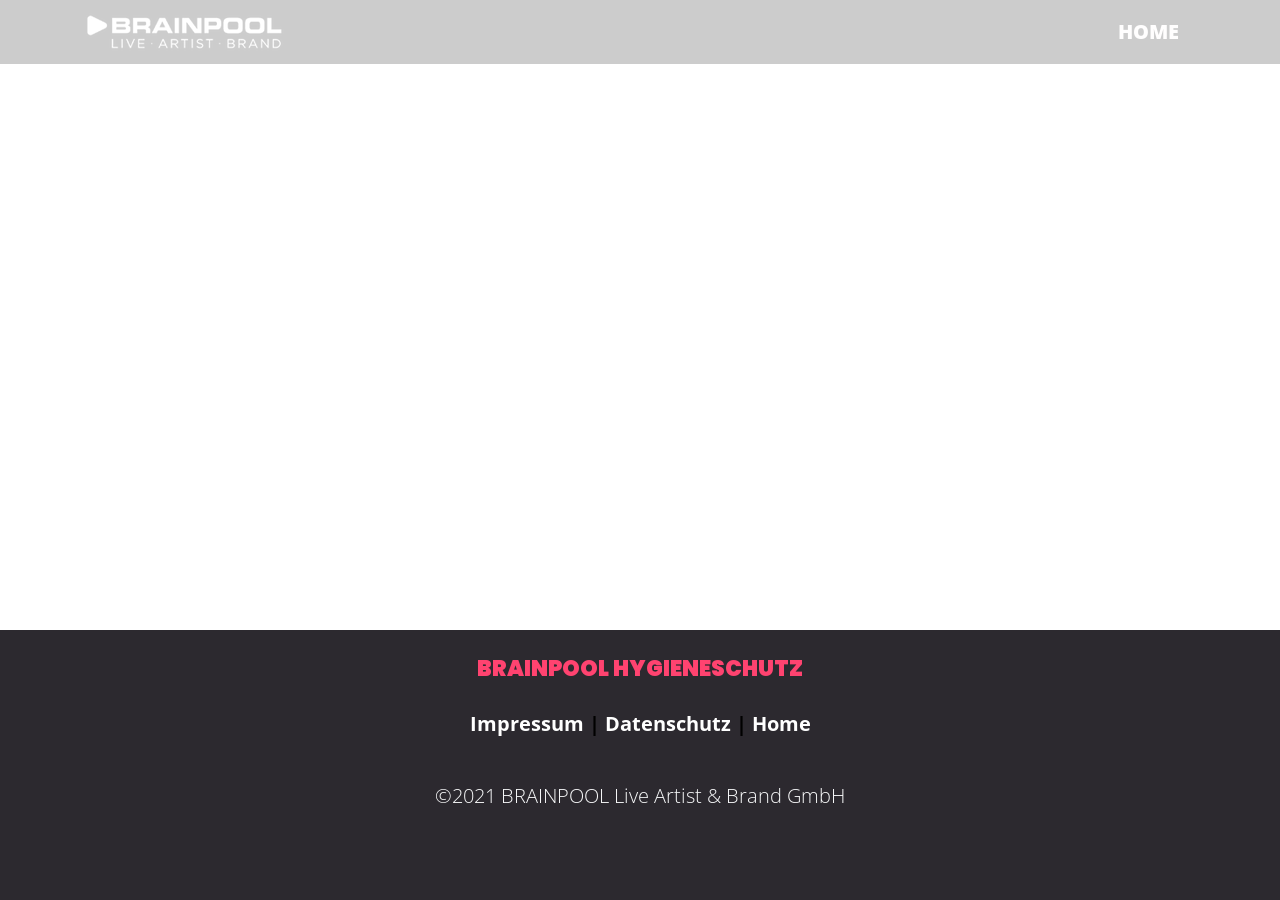
==== datenschutz.html @ f14a6d37 "last" ====
<!doctype html>
<html lang="de">

<head>

	<!-- Required meta tags -->
	<meta charset="utf-8">
	<meta name="viewport" content="width=device-width, initial-scale=1, shrink-to-fit=no">

	<title>Brainpool Hygieneschutz</title>

	<!-- CSS -->
	<link rel="stylesheet" href="https://fonts.googleapis.com/css?family=Open+Sans:300,300i,400,600">
	<link href="https://fonts.googleapis.com/css2?family=Poppins:wght@900&display=swap" rel="stylesheet">
	<link rel="stylesheet" href="https://stackpath.bootstrapcdn.com/bootstrap/4.1.3/css/bootstrap.min.css"
		integrity="sha384-MCw98/SFnGE8fJT3GXwEOngsV7Zt27NXFoaoApmYm81iuXoPkFOJwJ8ERdknLPMO" crossorigin="anonymous">

	<link rel="stylesheet" href="https://use.fontawesome.com/releases/v5.0.6/css/all.css">
	<link rel="stylesheet" href="https://pro.fontawesome.com/releases/v5.13.0/css/all.css">
	<link rel="stylesheet" href="assets/css/animate.css">
	<link rel="stylesheet" href="assets/css/style.css">
	<link rel="stylesheet" href="assets/css/media-queries.css">

	<!-- Favicon and touch icons -->
	<link rel="shortcut icon" href="assets/ico/favicon.png">
	<link rel="apple-touch-icon-precomposed" sizes="144x144" href="assets/ico/apple-touch-icon-144-precomposed.png">
	<link rel="apple-touch-icon-precomposed" sizes="114x114" href="assets/ico/apple-touch-icon-114-precomposed.png">
	<link rel="apple-touch-icon-precomposed" sizes="72x72" href="assets/ico/apple-touch-icon-72-precomposed.png">
	<link rel="apple-touch-icon-precomposed" href="assets/ico/apple-touch-icon-57-precomposed.png">

</head>

<body>

	<!-- Top menu -->
	<nav class="navbar navbar-dark fixed-top navbar-expand-md navbar-no-bg">
		<div class="container">
			<a class="navbar-brand" href="index.html">Navbar w/ text</a>
			<button class="navbar-toggler" type="button" data-toggle="collapse" data-target="#navbarNav"
				aria-controls="navbarNav" aria-expanded="false" aria-label="Toggle navigation">
				<span class="navbar-toggler-icon"></span>
			</button>
			<div class="collapse navbar-collapse" id="navbarNav">
				<ul class="navbar-nav ml-auto">
					<li class="nav-item">
						<a class="nav-link scroll-link" href="index.html">Home</a>
					</li>
					
				</ul>
			</div>
		</div>
	</nav>

</body>

<div class="section-1-container">
    <div class="container">

        <div class="row">
            <div class="col-md-12 section-1-box wow fadeInLeft">
               
            </div>
        </div>
    </div>
</div>
<footer class="imp">
    <div class="container">
        <div class="row ">
            <div class="col-md-12 text-center">



                <h3 class="my-4 text-white"><span class="mx-2">Brainpool Hygieneschutz</span>
                </h3>

            
                <p class="footer-links font-weight-bold">
                    <a class="text-white" href="impressum.html">Impressum</a>
                    |
                    <a class="text-white" href="datenschutz.html">Datenschutz</a>
                    |
                    <a class="text-white" href="index.html">Home</a>
                </p>
                <p class="text-light py-4 mb-4">&copy;2021 BRAINPOOL Live Artist & Brand GmbH</p>

            </div>




        </div>
    </div>
</footer>
</body>
</html>
---- assets/css/style.css ----
body {
    font-family: 'Open Sans', sans-serif;
    font-size: 20px;
    font-weight: 300;
    color: rgb(0, 0, 0);
    line-height: 1.6;
    text-align: left;
    background-color: rgb(255, 255, 255);
}

strong {
    font-weight: 600;
}


h1 {
    font-family: 'Poppins', sans-serif;
    padding-bottom: 20px;
    margin-top: 0px;
    font-size: 60px;
    font-weight: 900;
    text-align: left;
    line-height: 1.3;
    letter-spacing: 2px;
    text-transform: uppercase;
}

h1>span {
    color: rgb(255, 255, 255);
    background-color: #ff4370;
    margin-top: 10px;
}

h2 {
    font-family: 'Poppins', sans-serif;
    margin-top: 10px;
    font-size: 40px;
    font-weight: 900;
    color: rgb(0, 0, 0);
    line-height: 50px;
    text-transform: uppercase;
}

h3 {
    font-family: 'Poppins', sans-serif;
    font-size: 22px;
    font-weight: 900;
    color: rgb(0, 0, 0);
    line-height: 30px;
    text-transform: uppercase;
}

h3>span {
    font-family: 'Poppins', sans-serif;
    font-weight: 900;
    color: #ff4370;
    line-height: 30px;
    text-transform: uppercase;
}



p.description.arten {
font-size: 16px;
 
    margin-bottom: 15px; 
}

.arten{   margin-top: 30px;
    margin-bottom: 15px; }



.sub-head {
    font-size: 25px;
    font-weight: 900;
    color: rgb(255, 255, 255);
    text-align: left;
    text-transform: uppercase;
    background: rgba(0, 0, 0, 0.5);
    line-height: 1.1;
}

img {
    max-width: 100%;
}



.medium-paragraph {
    font-size: 17px;
    line-height: 32px;
}

::-moz-selection {
    background: #ff4370;
    color: #fff;
    text-shadow: none;
}

::selection {
    background: #ff4370;
    color: #fff;
    text-shadow: none;
}


/***** General style, all sections *****/

.section-container {
    margin: 0 auto;
    padding-bottom: 80px;
    background-color: rgb(255, 255, 255);
}

.section-container-gray-bg {
    background-color: #2c292f;
    max-width: 100%;
    height: 100%;

    background-repeat: no-repeat;
}

.section-container-contact {

    display: block;
    overflow: hidden;
    max-width: 100%;
    height: auto;
    background-repeat: no-repeat;
}

.section-container-image-bg,
.section-container-image-bg h2,
.section-container-image-bg h3 {
    color: #fff;
}

.section-container-image-bg .divider-1 span {
    border-color: #fff;
}

.section-description {
    margin-top: 60px;
    padding-bottom: 10px;
}

.section-description p {
    margin-top: 20px;
    padding: 0 120px;
    font-size: 25px;
}

.section-container-image-bg .section-description p {
    opacity: 0.8;
}

.section-bottom-button {
    padding-top: 60px;
}


/***** Divider *****/

.divider-1 span {
    display: inline-block;
    width: 200px;
    border-bottom: 1px dotted #aaa;
}


/***** Top menu *****/

.navbar {
    background: #2c292f;
    -o-transition: all .6s;
    -moz-transition: all .6s;
    -webkit-transition: all .6s;
    -ms-transition: all .6s;
    transition: all .6s;
    backface-visibility: hidden;
}

.navbar.navbar-no-bg {
    background: #2c292f;
    background: rgba(0, 0, 0, 0.2);
}

.navbar-dark .navbar-nav {
    font-size: 20px;
    color: #fff;
    text-transform: uppercase;
    font-weight: 900;
}

.navbar-dark .navbar-nav .nav-link {
    color: #fff;
    color: rgba(255, 254, 254);

}

.navbar-dark .navbar-nav .nav-link:hover {
    color: #ff4370;
}

.navbar-dark .navbar-nav .nav-link:focus {
    color: #fff;
    outline: 0;
}

.navbar-expand-md .navbar-nav .nav-link {
    padding-left: 1rem;
    padding-right: 1rem;
}

.navbar-brand {
    width: 200px;
    background: url(../img/lab.png) left no-repeat;
    border: 0;
    text-indent: -99999px;
}


/***** Impresssum *****/

.impressum{top: 120px;
height: 100%;
position: relative;}


/***** Top content *****/

.inner-bg {
    padding: 280px 0;
}

.top-content .text {
    color: #fff;
}

.top-content .text h1 {
    margin-top: 25px;
    color: #fff;
}

.top-content .description {
    margin: 30px 0 10px 0;
}

.top-content .description p {
    opacity: 0.8;
}

.top-content .backstretch {
    color: #444;
}

/***** Section 1 *****/

.section-2-box {
    padding-top: 50px;
    padding-bottom: 30px;
    text-align: left;
}



.section-2-box h3 {
    margin-top: 0;
    padding: 0 0 10px 0;
}

.imgs {
    background: url(../img/backgrounds/1.jpg);
    color: #000;
}

/***** Section 2 *****/

.section-1-container {
    width: 100%;
    height: 100%;
}

.section-1-box {
    padding-top: 30px;
    padding-bottom: 30px;
    text-align: left;
}

.section-1-box h3 {
    margin-top: 0;
}

.section-1-box-text .medium-paragraph {
    margin-top: 20px;
    margin-bottom: 20px;
}


/***** Section 3 *****/

.section-3-box {
    padding-left: 0%;
    padding-right: 0%;
    padding-top: 50px;
    padding-bottom: 60px;
}

.fa p {
    background-color: #203647;
    border-radius: 10px 20px;
    padding: 5px;

    margin: 5px;
    color: rgb(253, 253, 253);
    opacity: 0.5;
}

.section-3-container ul {
    padding-top: 30px;
    padding-bottom: 0px;
}

.section-3-container p {
    margin-top: 10px;
    margin-bottom: 10px;
}

.section-3-container h3 {
    margin-top: 50px;
    margin-bottom: 15px;
    text-align: center;
}

.section-4-container {
    display: block;
    max-height: 50%;
    overflow: hidden;
    padding: 0%;
}

.section-4-box {
    padding-top: 30px;
}

.section-4-container .backstretch {

    max-height: 100%;
    padding: 0px;
}

.section-team {
    padding: 10px;
}




/*****Leistungen****/

a:hover,
a:focus {
    text-decoration: none;
    outline: none;
}


.tab .nav-tabs {
    background-color: transparent;
    border: none;
}

.tab .nav-tabs .nav-item a {
    color: rgb(255, 255, 255);
    background: transparent;
    font-size: 25px;
    font-weight: 800;
    letter-spacing: 1px;
    text-align: center;
    text-transform: uppercase;
    padding: 10px 12px 5px;
    margin: 0 0 1px 0;
    border: none;
    border-radius: 0;
    overflow: hidden;
    position: relative;
    z-index: 1;
    transition: all 0.3s ease 0s;
}

.tab .nav-tabs .nav-item a:last-child a {
    margin-right: 0;
}

.tab .nav-tabs .nav-item a:hover,
.tab .nav-tabs .nav-item.active a {
    color: #222;
    background: transparent;
    border: none;
}

.tab .nav-tabs .nav-item.active a {
    color: #fff;
}

.tab .nav-tabs .nav-item a:before {
    content: "";
    background: rgb(255, 255, 255);
    height: 100%;
    width: 100%;
    transform: perspective(400px) rotateX(75deg);
    transform-origin: bottom center;
    position: absolute;
    top: 0;
    left: 0;
    z-index: -1;
    transition: all 0.5s ease 0s;
}

.tab .nav-tabs li.nav-item a.nav-link.active:before,
.tab .nav-tabs li.nav-item a.nav-link:hover:before {
    background: linear-gradient(#ff4370, #ff4370);
    border-radius: 5x 5px 0 0;
    transform: perspective(500px) rotateX(0);
}

.tab .tab-content {
    color: #fff;
    background: #333;
    font-size: 16px;
    letter-spacing: 1px;
    line-height: 23px;
    padding: 20px;
    border-radius: 0 0 20px 20px;
    box-shadow: 0 0 20px -5px rgba(0, 0, 0, 0.5);
}

.tab .tab-content h3 {
    color: #fff;
    font-size: 24px;
    font-weight: 700;
    text-transform: uppercase;
    letter-spacing: 1px;
    margin: 0 0 7px 0;
}

@media only screen and (max-width: 479px) {
    .tab .nav-tabs {
        background-color: #333;
        border-radius: 21px 21px 0 0;
    }

    .tab .nav-tabs li {
        width: 100%;
    }

    .tab .nav-tabs li a {
        color: #fff;
    }

    .tab .tab-content h3 {
        font-size: 18px;
    }
}


.section-2-box .card {
    margin-top: 40px;
    margin-bottom: 40px;
    text-align: left;
    line-height: 1.3;
    background: linear-gradient(180deg, rgb(255, 67, 112) 60%, rgba(44, 41, 47, 1) 100%);

    transition: 0.3s;

}


.section-2-box .card-header {
    background-color: #2c292f;
    border: none;
    padding: 0px;

}

.section-2-box .card-body {
    padding-top: 20x;
    padding-left: 0px;
    padding-right: 0%;
    margin: 0px;
    font-weight: 600;
    color: #fff;

    min-height: 500px;

}

.section-2-box .card-title {
    padding-left: 15px;
    font-size: 35px;
}






/*****Kontaktformular****/

.form-box {
    padding-top: 40px;
    padding-bottom: 40px;
}

.form-top {
    overflow: hidden;
    padding: 0 25px 15px 25px;
    background: #444;
    background: rgba(0, 0, 0, 0.35);
    -moz-border-radius: 4px 4px 0 0;
    -webkit-border-radius: 4px 4px 0 0;
    border-radius: 4px 4px 0 0;
    text-align: left;
}

.form-top-left {
    float: left;
    width: 75%;
    padding-top: 25px;
}

.form-top-left h3 {
    margin-top: 0;
    color: #fff;
}

.form-top-left p {
    opacity: 0.8;
    color: #fff;
}

.form-top-right {
    float: left;
    width: 25%;
    padding-top: 5px;
    font-size: 66px;
    color: #fff;
    line-height: 100px;
    text-align: right;
    opacity: 0.3;
}

.form-bottom {
    padding: 25px 25px 30px 25px;
    background: #444;
    background: rgba(0, 0, 0, 0.3);
    -moz-border-radius: 0 0 4px 4px;
    -webkit-border-radius: 0 0 4px 4px;
    border-radius: 0 0 4px 4px;
    text-align: left;
}

.form-bottom form textarea {
    height: 100px;
}

.form-bottom form .input-error {
    border-color: #19b9e7;
}

.form-bottom p {
    opacity: 0.8;
    color: #fff;
}

input[type="text"],
textarea,
textarea.form-control {
    height: 50px;
    margin: 0;
    padding: 0 20px;
    vertical-align: middle;
    background: #fff;
    border: 3px solid #fff;
    font-family: 'Roboto', sans-serif;
    font-size: 16px;
    font-weight: 300;
    line-height: 50px;
    color: #888;
    -moz-border-radius: 4px;
    -webkit-border-radius: 4px;
    border-radius: 4px;
    -moz-box-shadow: none;
    -webkit-box-shadow: none;
    box-shadow: none;
    -o-transition: all .3s;
    -moz-transition: all .3s;
    -webkit-transition: all .3s;
    -ms-transition: all .3s;
    transition: all .3s;
}

textarea,
textarea.form-control {
    padding-top: 10px;
    padding-bottom: 10px;
    line-height: 30px;
}

input[type="text"]:focus,
textarea:focus,
textarea.form-control:focus {
    outline: 0;
    background: #fff;
    border: 3px solid #fff;
    -moz-box-shadow: none;
    -webkit-box-shadow: none;
    box-shadow: none;
}

input[type="text"]:-moz-placeholder,
textarea:-moz-placeholder,
textarea.form-control:-moz-placeholder {
    color: #888;
}

input[type="text"]:-ms-input-placeholder,
textarea:-ms-input-placeholder,
textarea.form-control:-ms-input-placeholder {
    color: #888;
}

input[type="text"]::-webkit-input-placeholder,
textarea::-webkit-input-placeholder,
textarea.form-control::-webkit-input-placeholder {
    color: #888;
}



button.contact-btn {
    height: 50px;
    margin: 0;
    padding: 0 20px;
    vertical-align: middle;
    background: #19b9e7;
    border: 0;
    font-family: 'Roboto', sans-serif;
    font-size: 16px;
    font-weight: 300;
    line-height: 50px;
    color: #fff;
    -moz-border-radius: 4px;
    -webkit-border-radius: 4px;
    border-radius: 4px;
    text-shadow: none;
    -moz-box-shadow: none;
    -webkit-box-shadow: none;
    box-shadow: none;
    -o-transition: all .3s;
    -moz-transition: all .3s;
    -webkit-transition: all .3s;
    -ms-transition: all .3s;
    transition: all .3s;
}

button.contact-btn:hover {
    opacity: 0.6;
    color: #fff;
}

button.contact-btn:active {
    outline: 0;
    opacity: 0.6;
    color: #fff;
    -moz-box-shadow: none;
    -webkit-box-shadow: none;
    box-shadow: none;
}

button.contact-btn:focus {
    outline: 0;
    opacity: 0.6;
    background: #19b9e7;
    color: #fff;
}

button.contact-btn:active:focus,
button.contact-btn.active:focus {
    outline: 0;
    opacity: 0.6;
    background: #19b9e7;
    color: #fff;
}


.container-addresse .form-box {
    background-color: #2c292f;
    max-width: 100%;
    height: 100%;
    background-repeat: no-repeat;
}

/****** backtotop ******/
#button {
    display: inline-block;
    background-color: #FF4370;
    width: 50px;
    height: 50px;
    text-align: center;
    border-radius: 4px;
    position: fixed;
    bottom: 30px;
    right: 30px;
    transition: background-color .3s, 
      opacity .5s, visibility .5s;
    opacity: 0;
    visibility: hidden;
    z-index: 1000;
  }
  #button::after {
    content: "\f077";
    font-family: "Font Awesome 5 Free";
    font-weight: 900;
    font-style: normal;
    font-size: 2em;
    line-height: 50px;
    color: #fff;
  }
  #button:hover {
    cursor: pointer;
    background-color: #333;
  }
  #button:active {
    background-color: #555;
  }
  #button.show {
    opacity: 1;
    visibility: visible;
  }
  
  /* Styles for the content section */
  
  .content {
    width: 77%;
    margin: 50px auto;
    font-family: 'Merriweather', serif;
    font-size: 17px;
    color: #6c767a;
    line-height: 1.9;
  }
  @media (min-width: 500px) {
    .content {
      width: 43%;
    }
    #button {
      margin: 30px;
    }
  }
/***** Footer *****/

.icon-banijay {
    height: 33px;
    width: 105px;
    background-image: url('../ico/banijay.png');
    background-position: 0 -335px;
    background-repeat: no-repeat;
}

footer {

    bottom: 0;
    position: relative;
    width: 100%;
    height: auto;
    padding-bottom: 40px;
    text-align: center;
}

footer.imp {background-color: #2c292f;
    bottom: 0;
    position: absolute;
    width: 100%;
    height: auto;
    padding-bottom: 40px;
    text-align: center;}

/*****Service Box****/

.serviceBox {
    color: rgb(211, 211, 211);

    text-align: center;
    padding: 25px 25px 55px;
    position: relative;
    z-index: 1;
}

.serviceBox:before {
    box-shadow: rgba(0, 0, 0, 0.3) 0px 19px 38px, rgba(0, 0, 0, 0.22) 0px 15px 12px;
}

.serviceBox:before,
.serviceBox:after {
    content: '';
    background: #ff4370;

    opacity: 0.9;
    border-radius: 20px;
    position: absolute;
    left: 10px;
    right: 0;
    top: 15px;
    bottom: 0;
    z-index: -1;
}


.serviceBox:after {

    background-image: url(/assets/img/backgrounds/hygiene3.jpg);
    opacity: 1;
    left: 0;
    right: 10px;
    top: 0;
    bottom: 15px;
    clip-path: polygon(30% 0, 100% 0, 100% 85%, 75% 100%, 0 100%, 0 20%);
}

.serviceBox .service-icon {
    color: #ffffff;
    font-size: 35px;
    text-shadow: 4px 4px rgba(0, 0, 0, 0.1);
    margin: 0 0 10px;
}

.serviceBox .title {
    color: #ffffff;
    font-size: 25px;
    font-weight: 400;
    text-transform: uppercase;
    margin: 0 0 10px;
}

.serviceBox .title span {
    font-weight: 700;
}

.serviceBox .description {
    color: rgb(255, 255, 255);


    font-size: 18px;
    line-height: 1.3;
    
    text-align: left;
    margin: 0;
}

@media only screen and (max-width:990px) {
    .serviceBox {
        margin: 0 0 30px;
    }
}


.modal-dialog,
.modal-content {
    /* 80% of window height */
    height: 80%;
    width: 100%;
}

.modal-body {
    /* 100% = dialog height, 120px = header + footer */
    max-height: calc(100% - 120px);
    overflow-y: scroll;
}
---- assets/css/media-queries.css ----
@media (min-width: 992px) and (max-width: 1199px) {

	.section-1-box .section-1-box-icon { width: 60px; height: 60px; font-size: 32px; line-height: 60px; }
	
}

@media (min-width: 768px) and (max-width: 991px) {
	
	.navbar-expand-md .navbar-nav .nav-link { padding-left: 0.6rem; padding-right: 0.6rem; }
	
	.inner-bg { padding: 180px 0; }

	.section-description p { padding: 0; }
	
	.section-1-box .section-1-box-icon { width: 50px; height: 50px; font-size: 26px; line-height: 50px; }
	
	.section-3-box .section-3-box-icon { width: 50px; height: 50px; font-size: 26px; line-height: 50px; }

}

@media (max-width: 767px) {
	
	.navbar.navbar-no-bg { background: #444; }
	.navbar-dark .navbar-toggler { border-color: #444; }
	.navbar-dark .navbar-toggler:focus { background: #333; outline: 0; }
	.navbar-expand-md .navbar-nav .nav-link { padding-top: 0.3rem; padding-bottom: 0.3rem; }
	.navbar-brand {
    	background-image: url(../img/logoes2.png) !important; background-repeat: no-repeat !important; background-size: 38px 30px !important;
	}

	.inner-bg { padding: 100px 0 80px 0; }
	
	.section-description p { padding: 0; }
	
	.section-1-container { padding-bottom: 60px; }
	.section-1-box { text-align: left; }
	.section-1-box h3 { margin-top: 20px; padding-top: 10px; }
	
	.section-3-box { text-align: left; }
	.section-3-box h3 { margin-top: 20px; padding-top: 10px; }
	
}

@media (max-width: 415px) {
	
	h1, h2 { font-size: 28px; }
	.section-2-box .card-title { font-size: 28px;}
	.tab .nav-tabs .nav-item a { font-size: 20px;
	padding-bottom: 15px;}
	body{font-size: 17px;}
	.sub-head {font-size: 18px;
	line-height: 1.4;}
	.card img { display: none;}
	.navbar-brand {
    	background-image: url(../img/logoes2.png) !important; background-repeat: no-repeat !important; background-size: 38px 30px !important;
	}
	

}


/* Retina-ize images/icons */
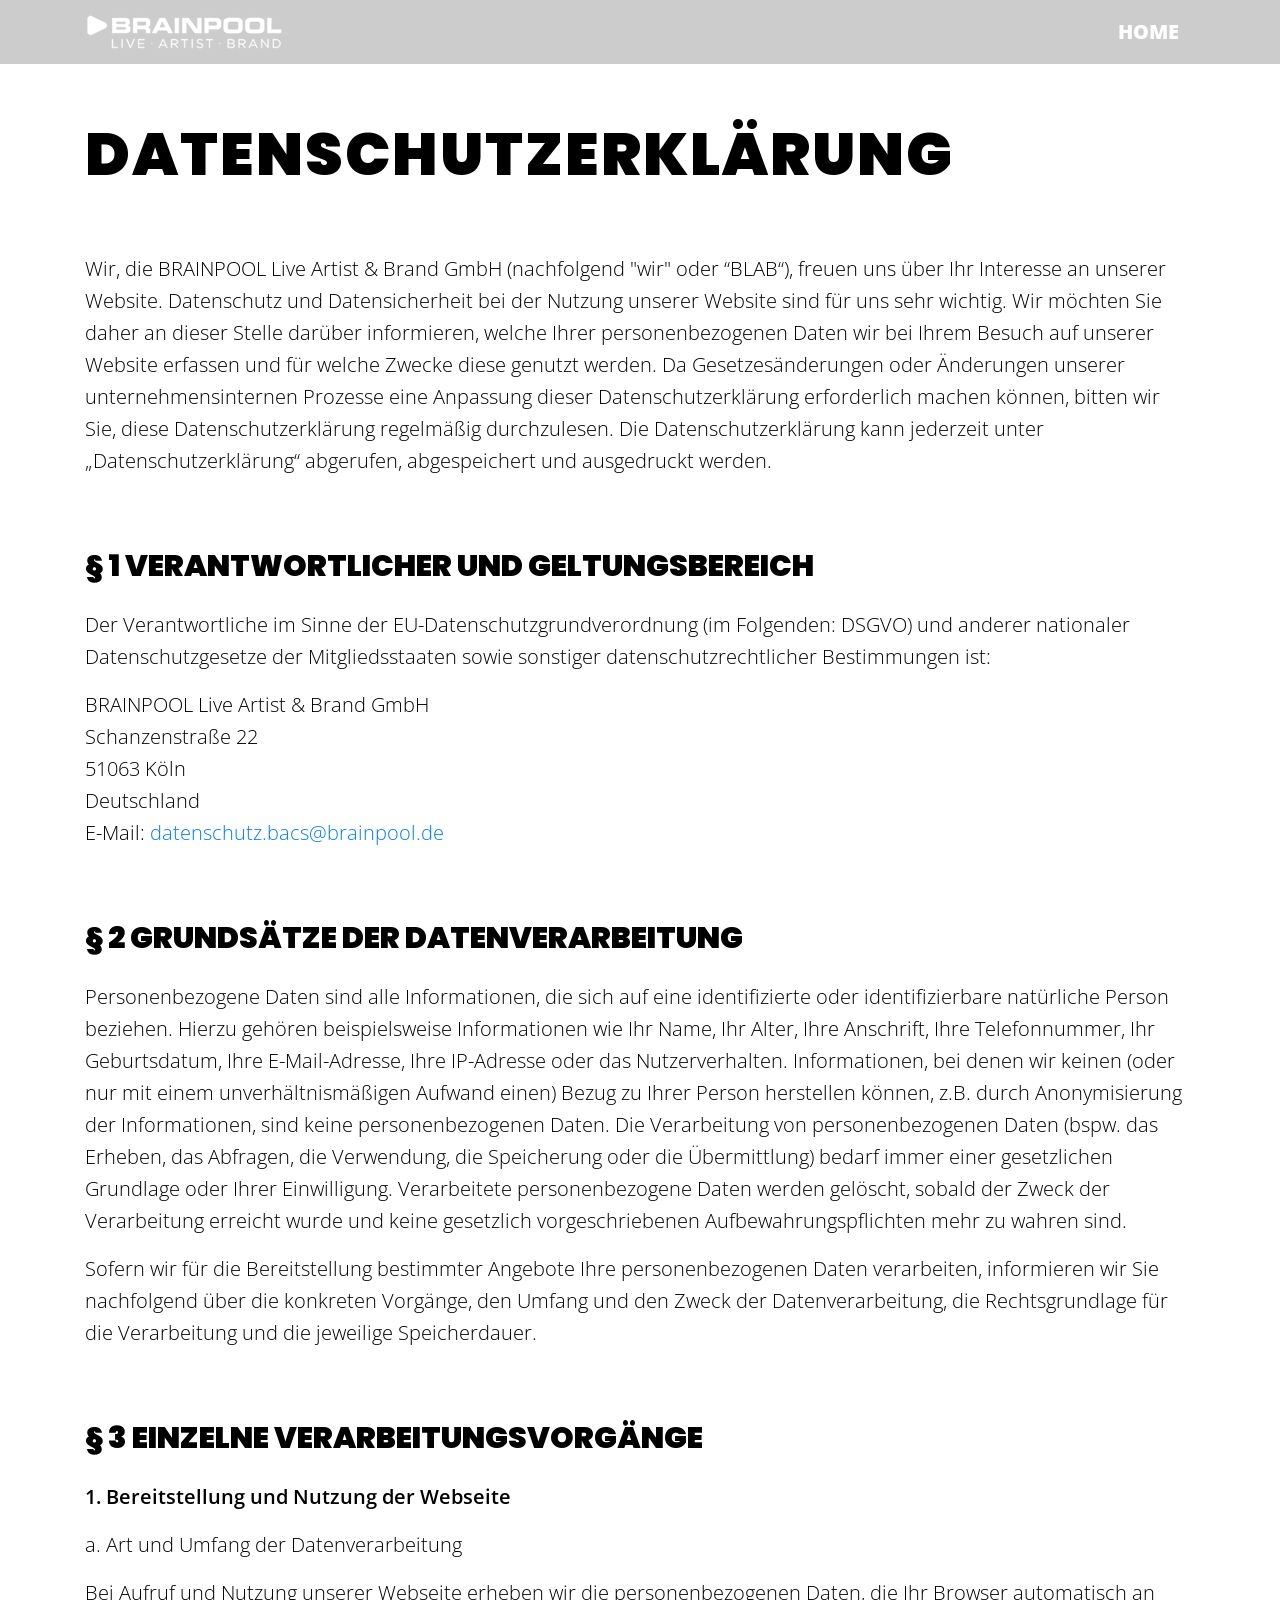
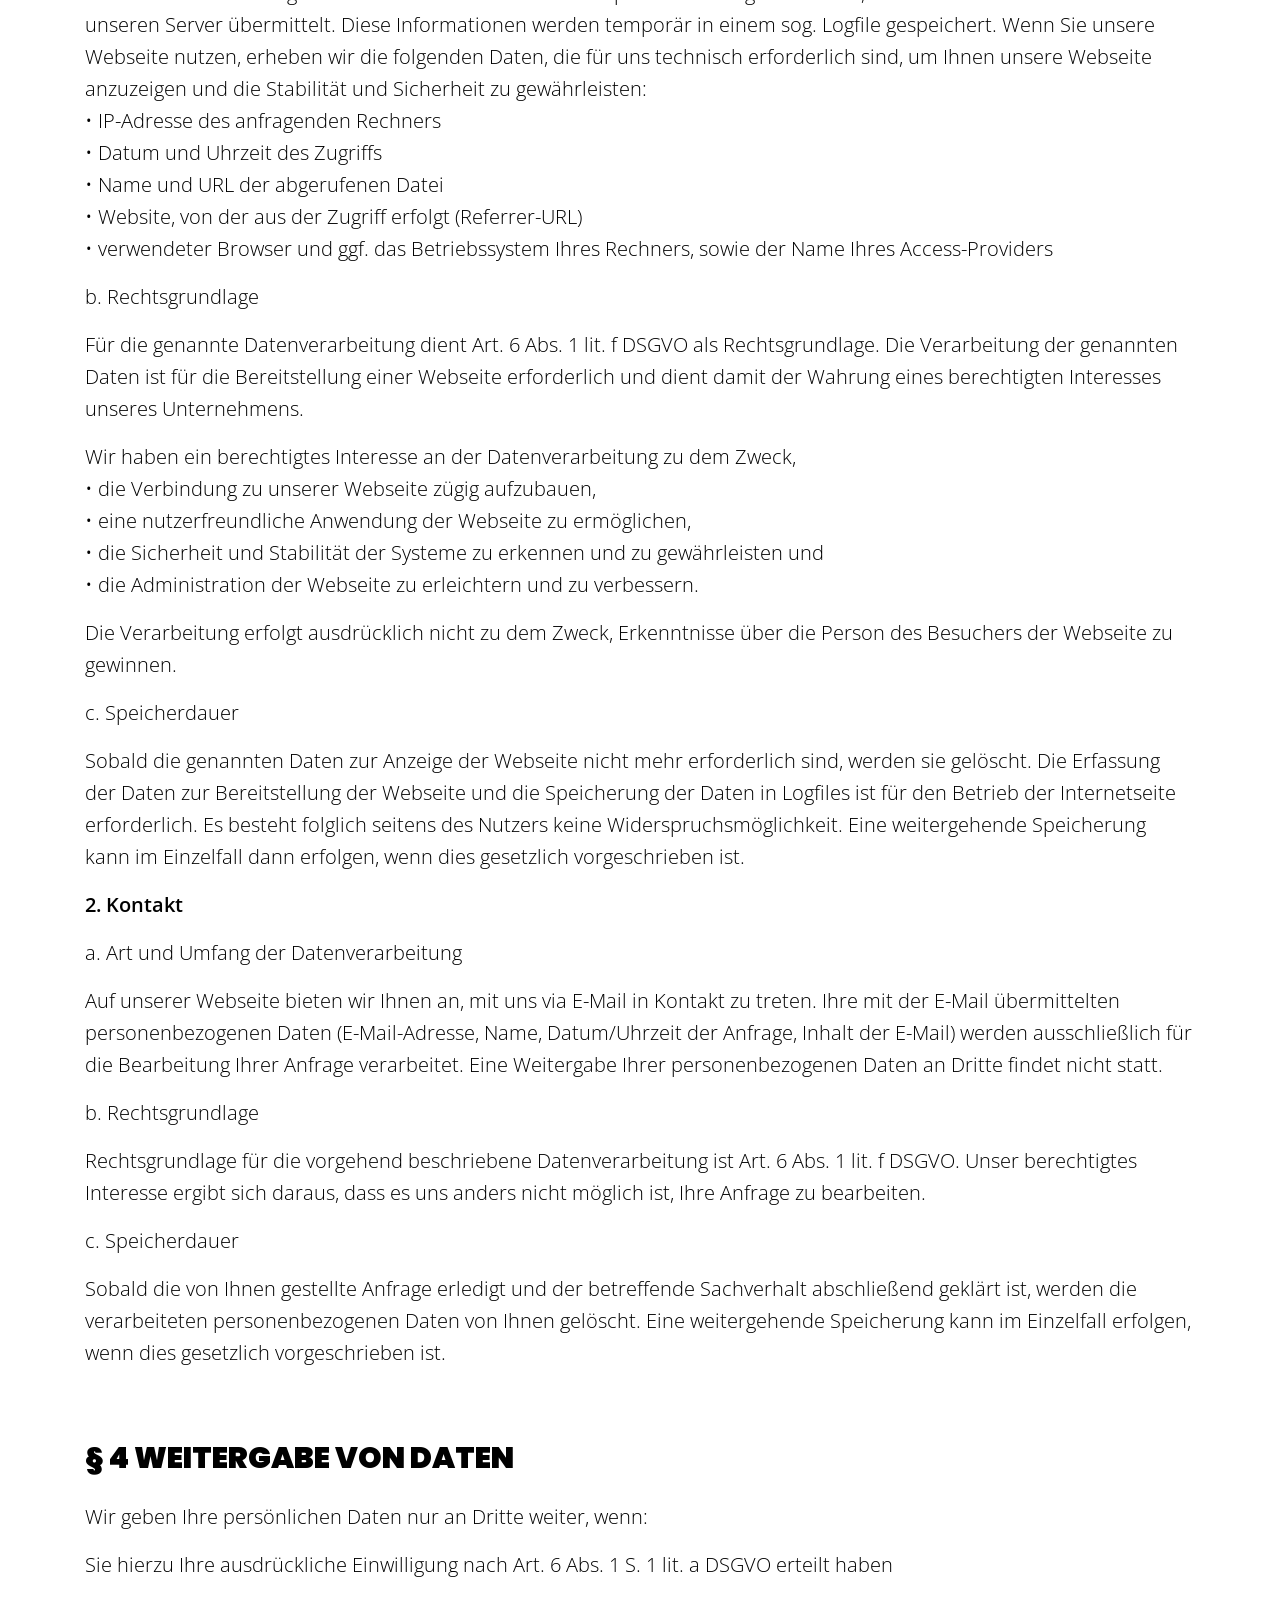
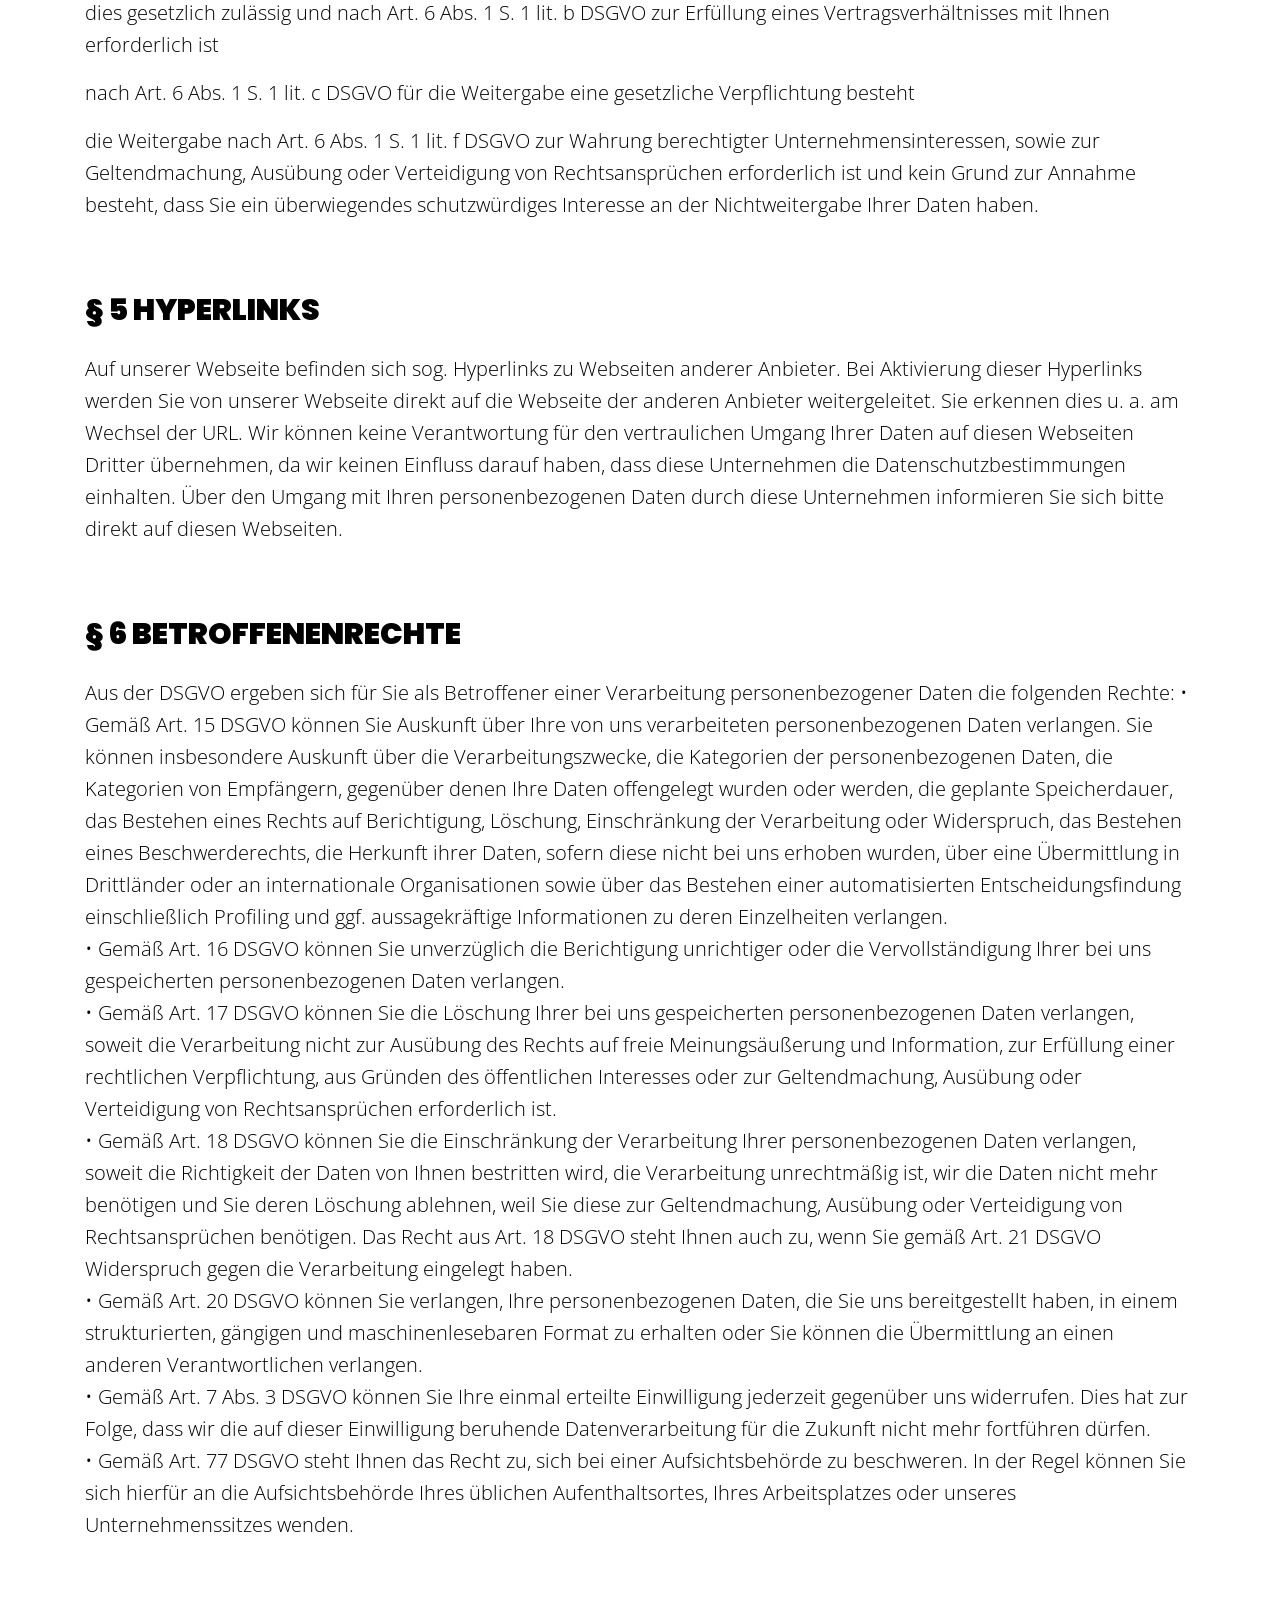
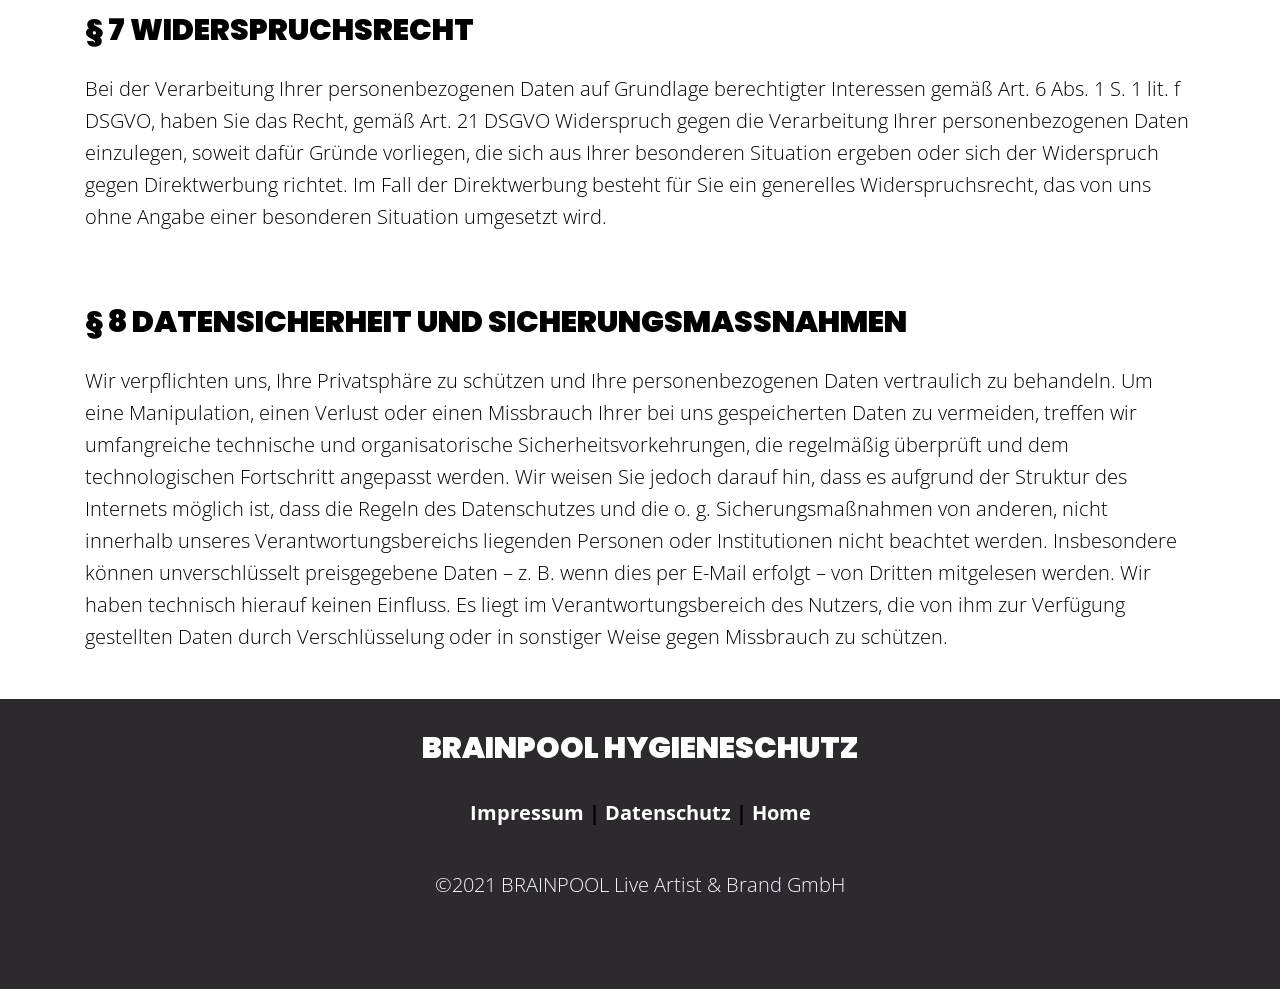
==== commit 51a45897: "datenschutz" ====
--- a/datenschutz.html
+++ b/datenschutz.html
@@ -57,8 +57,182 @@
     <div class="container">
 
         <div class="row">
-            <div class="col-md-12 section-1-box wow fadeInLeft">
-               
+            <div class="col-md-12 section-1-box wow fadeInLeft" style="margin-block-start: 25px; padding-top: 70px;">
+<h1 style="padding-top: 20px;">Datenschutzerklärung</h1>
+<br>
+<p>Wir, die BRAINPOOL Live Artist & Brand GmbH (nachfolgend "wir" oder “BLAB“), freuen uns über Ihr Interesse an unserer
+	Website. Datenschutz und Datensicherheit bei der Nutzung unserer Website sind für uns sehr
+	wichtig. Wir möchten Sie daher an dieser Stelle darüber informieren, welche Ihrer
+	personenbezogenen Daten wir bei Ihrem Besuch auf unserer Website erfassen und für welche
+	Zwecke diese genutzt werden. Da Gesetzesänderungen oder Änderungen unserer
+	unternehmensinternen Prozesse eine Anpassung dieser Datenschutzerklärung erforderlich
+	machen können, bitten wir Sie, diese Datenschutzerklärung regelmäßig durchzulesen. Die
+	Datenschutzerklärung kann jederzeit unter „Datenschutzerklärung“ abgerufen, abgespeichert
+	und ausgedruckt werden. </p>
+<p><br></p>
+<h2 style="font-size: 30px; padding-bottom: 10px;">§ 1 Verantwortlicher und Geltungsbereich</h2>
+
+<p>Der Verantwortliche im Sinne der EU-Datenschutzgrundverordnung (im Folgenden: DSGVO) und
+	anderer nationaler Datenschutzgesetze der Mitgliedsstaaten sowie sonstiger
+	datenschutzrechtlicher Bestimmungen ist:</p>
+<p>BRAINPOOL Live Artist & Brand GmbH<br>Schanzenstraße 22<br>51063 Köln<br>Deutschland<br>E-Mail: <a
+		href="mailto:datenschutz.bacs@brainpool.de">datenschutz.bacs@brainpool.de</a></p>
+<p>
+	<br></p>
+<h2 style="font-size: 30px; padding-bottom: 10px;">§ 2 Grundsätze der Datenverarbeitung</h2>
+
+<p>Personenbezogene Daten sind alle Informationen, die sich auf eine identifizierte oder
+	identifizierbare natürliche Person beziehen. Hierzu gehören beispielsweise Informationen
+	wie Ihr Name, Ihr Alter, Ihre Anschrift, Ihre Telefonnummer, Ihr Geburtsdatum, Ihre
+	E-Mail-Adresse, Ihre IP-Adresse oder das Nutzerverhalten. Informationen, bei denen wir
+	keinen (oder nur mit einem unverhältnismäßigen Aufwand einen) Bezug zu Ihrer Person
+	herstellen können, z.B. durch Anonymisierung der Informationen, sind keine
+	personenbezogenen Daten. Die Verarbeitung von personenbezogenen Daten (bspw. das Erheben,
+	das Abfragen, die Verwendung, die Speicherung oder die Übermittlung) bedarf immer einer
+	gesetzlichen Grundlage oder Ihrer Einwilligung. Verarbeitete personenbezogene Daten werden
+	gelöscht, sobald der Zweck der Verarbeitung erreicht wurde und keine gesetzlich
+	vorgeschriebenen Aufbewahrungspflichten mehr zu wahren sind.</p>
+<p>Sofern wir für die Bereitstellung bestimmter Angebote Ihre personenbezogenen Daten
+	verarbeiten, informieren wir Sie nachfolgend über die konkreten Vorgänge, den Umfang und
+	den Zweck der Datenverarbeitung, die Rechtsgrundlage für die Verarbeitung und die jeweilige
+	Speicherdauer.</p>
+<p> </p>
+<p><br></p>
+<h2 style="font-size: 30px; padding-bottom: 10px;">§ 3 Einzelne Verarbeitungsvorgänge</h2>
+
+<p><strong><strong>1. Bereitstellung und Nutzung der Webseite</strong></strong> </p>
+<p>a. Art und Umfang der Datenverarbeitung </p>
+<p>Bei Aufruf und Nutzung unserer Webseite erheben wir die personenbezogenen Daten, die Ihr
+	Browser automatisch an unseren Server übermittelt. Diese Informationen werden temporär in
+	einem sog. Logfile gespeichert. Wenn Sie unsere Webseite nutzen, erheben wir die folgenden
+	Daten, die für uns technisch erforderlich sind, um Ihnen unsere Webseite anzuzeigen und die
+	Stabilität und Sicherheit zu gewährleisten: <br>• IP-Adresse des anfragenden Rechners<br>•
+	Datum und Uhrzeit des Zugriffs<br>• Name und URL der abgerufenen Datei<br>• Website, von
+	der aus der Zugriff erfolgt (Referrer-URL)<br>• verwendeter Browser und ggf. das
+	Betriebssystem Ihres Rechners, sowie der Name Ihres Access-Providers</p>
+<p>b. Rechtsgrundlage </p>
+<p>Für die genannte Datenverarbeitung dient Art. 6 Abs. 1 lit. f DSGVO als Rechtsgrundlage. Die
+	Verarbeitung der genannten Daten ist für die Bereitstellung einer Webseite erforderlich und
+	dient damit der Wahrung eines berechtigten Interesses unseres Unternehmens.</p>
+<p>Wir haben ein berechtigtes Interesse an der Datenverarbeitung zu dem Zweck, <br>• die Verbindung
+	zu unserer Webseite zügig aufzubauen, <br>• eine nutzerfreundliche Anwendung der Webseite
+	zu ermöglichen,<br>• die Sicherheit und Stabilität der Systeme zu erkennen und zu
+	gewährleisten und<br>• die Administration der Webseite zu erleichtern und zu verbessern.
+</p>
+<p>Die Verarbeitung erfolgt ausdrücklich nicht zu dem Zweck, Erkenntnisse über die Person des
+	Besuchers der Webseite zu gewinnen.</p>
+<p>c. Speicherdauer </p>
+<p>Sobald die genannten Daten zur Anzeige der Webseite nicht mehr erforderlich sind, werden sie
+	gelöscht. Die Erfassung der Daten zur Bereitstellung der Webseite und die Speicherung der
+	Daten in Logfiles ist für den Betrieb der Internetseite erforderlich. Es besteht folglich
+	seitens des Nutzers keine Widerspruchsmöglichkeit. Eine weitergehende Speicherung kann im
+	Einzelfall dann erfolgen, wenn dies gesetzlich vorgeschrieben ist.</p>
+
+<p><strong><strong>2. Kontakt</strong></strong> </p>
+
+<p> a. Art und Umfang der Datenverarbeitung</p>
+
+<p> Auf unserer Webseite bieten wir Ihnen an, mit uns via E-Mail in Kontakt zu treten. Ihre mit der E-Mail übermittelten
+	personenbezogenen Daten (E-Mail-Adresse, Name, Datum/Uhrzeit der Anfrage, Inhalt der E-Mail) werden ausschließlich
+	für
+	die Bearbeitung Ihrer Anfrage verarbeitet. Eine Weitergabe Ihrer personenbezogenen Daten an Dritte findet nicht
+	statt.</p>
+
+<p> b. Rechtsgrundlage</p>
+
+<p> Rechtsgrundlage für die vorgehend beschriebene Datenverarbeitung ist Art. 6 Abs. 1 lit. f DSGVO. Unser berechtigtes
+	Interesse ergibt sich daraus, dass es uns anders nicht möglich ist, Ihre Anfrage zu bearbeiten.<p>
+
+		<p> c. Speicherdauer</p>
+
+		<p>Sobald die von Ihnen gestellte Anfrage erledigt und der betreffende Sachverhalt abschließend geklärt ist,
+			werden die
+			verarbeiteten personenbezogenen Daten von Ihnen gelöscht. Eine weitergehende Speicherung kann im Einzelfall
+			erfolgen,
+			wenn dies gesetzlich vorgeschrieben ist.</p>
+
+		<p> </p>
+		<p><br></p>
+		<h2 style="font-size: 30px; padding-bottom: 10px;">§ 4 Weitergabe von Daten</h2>
+		
+		<p>Wir geben Ihre persönlichen Daten nur an Dritte weiter, wenn: </p>
+		<p>Sie hierzu Ihre ausdrückliche Einwilligung nach Art. 6 Abs. 1 S. 1 lit. a DSGVO erteilt haben</p>
+		<p>dies gesetzlich zulässig und nach Art. 6 Abs. 1 S. 1 lit. b DSGVO zur Erfüllung eines Vertragsverhältnisses mit
+			Ihnen erforderlich ist</p>
+		<p>nach Art. 6 Abs. 1 S. 1 lit. c DSGVO für die Weitergabe eine gesetzliche Verpflichtung besteht</p>
+		<p>die Weitergabe nach Art. 6 Abs. 1 S. 1 lit. f DSGVO zur Wahrung berechtigter Unternehmensinteressen, sowie zur
+			Geltendmachung, Ausübung oder Verteidigung von Rechtsansprüchen erforderlich ist und kein Grund zur Annahme
+			besteht, dass Sie ein überwiegendes schutzwürdiges Interesse an der Nichtweitergabe Ihrer Daten haben.</p>
+			<p><br></p>
+		<h2 style="font-size: 30px; padding-bottom: 10px;">§ 5 Hyperlinks</h2>
+		
+		<p>Auf unserer Webseite befinden sich sog. Hyperlinks zu Webseiten anderer Anbieter. Bei
+			Aktivierung dieser Hyperlinks werden Sie von unserer Webseite direkt auf die Webseite der
+			anderen Anbieter weitergeleitet. Sie erkennen dies u. a. am Wechsel der URL. Wir können
+			keine Verantwortung für den vertraulichen Umgang Ihrer Daten auf diesen Webseiten Dritter
+			übernehmen, da wir keinen Einfluss darauf haben, dass diese Unternehmen die
+			Datenschutzbestimmungen einhalten. Über den Umgang mit Ihren personenbezogenen Daten durch
+			diese Unternehmen informieren Sie sich bitte direkt auf diesen Webseiten. </p>
+		<p><br></p>
+		<h2 style="font-size: 30px; padding-bottom: 10px;">§ 6 Betroffenenrechte</h2>
+	
+		<p>Aus der DSGVO ergeben sich für Sie als Betroffener einer Verarbeitung personenbezogener
+			Daten die folgenden Rechte: • Gemäß Art. 15 DSGVO können Sie Auskunft über Ihre von uns
+			verarbeiteten personenbezogenen Daten verlangen. Sie können insbesondere Auskunft über die
+			Verarbeitungszwecke, die Kategorien der personenbezogenen Daten, die Kategorien von
+			Empfängern, gegenüber denen Ihre Daten offengelegt wurden oder werden, die geplante
+			Speicherdauer, das Bestehen eines Rechts auf Berichtigung, Löschung, Einschränkung der
+			Verarbeitung oder Widerspruch, das Bestehen eines Beschwerderechts, die Herkunft ihrer
+			Daten, sofern diese nicht bei uns erhoben wurden, über eine Übermittlung in Drittländer
+			oder an internationale Organisationen sowie über das Bestehen einer automatisierten
+			Entscheidungsfindung einschließlich Profiling und ggf. aussagekräftige Informationen zu
+			deren Einzelheiten verlangen. <br>• Gemäß Art. 16 DSGVO können Sie unverzüglich die
+			Berichtigung unrichtiger oder die Vervollständigung Ihrer bei uns gespeicherten
+			personenbezogenen Daten verlangen. <br>• Gemäß Art. 17 DSGVO können Sie die Löschung Ihrer
+			bei uns gespeicherten personenbezogenen Daten verlangen, soweit die Verarbeitung nicht zur
+			Ausübung des Rechts auf freie Meinungsäußerung und Information, zur Erfüllung einer
+			rechtlichen Verpflichtung, aus Gründen des öffentlichen Interesses oder zur Geltendmachung,
+			Ausübung oder Verteidigung von Rechtsansprüchen erforderlich ist. <br>• Gemäß Art. 18 DSGVO
+			können Sie die Einschränkung der Verarbeitung Ihrer personenbezogenen Daten verlangen,
+			soweit die Richtigkeit der Daten von Ihnen bestritten wird, die Verarbeitung unrechtmäßig
+			ist, wir die Daten nicht mehr benötigen und Sie deren Löschung ablehnen, weil Sie diese zur
+			Geltendmachung, Ausübung oder Verteidigung von Rechtsansprüchen benötigen. Das Recht aus
+			Art. 18 DSGVO steht Ihnen auch zu, wenn Sie gemäß Art. 21 DSGVO Widerspruch gegen die
+			Verarbeitung eingelegt haben. <br>• Gemäß Art. 20 DSGVO können Sie verlangen, Ihre
+			personenbezogenen Daten, die Sie uns bereitgestellt haben, in einem strukturierten,
+			gängigen und maschinenlesebaren Format zu erhalten oder Sie können die Übermittlung an
+			einen anderen Verantwortlichen verlangen. <br>• Gemäß Art. 7 Abs. 3 DSGVO können Sie Ihre
+			einmal erteilte Einwilligung jederzeit gegenüber uns widerrufen. Dies hat zur Folge, dass
+			wir die auf dieser Einwilligung beruhende Datenverarbeitung für die Zukunft nicht mehr
+			fortführen dürfen. <br>• Gemäß Art. 77 DSGVO steht Ihnen das Recht zu, sich bei einer
+			Aufsichtsbehörde zu beschweren. In der Regel können Sie sich hierfür an die
+			Aufsichtsbehörde Ihres üblichen Aufenthaltsortes, Ihres Arbeitsplatzes oder unseres
+			Unternehmenssitzes wenden.</p>
+		<p><br></p>
+		<h2 style="font-size: 30px; padding-bottom: 10px;">§ 7 Widerspruchsrecht</h2>
+		
+		<p>Bei der Verarbeitung Ihrer personenbezogenen Daten auf Grundlage berechtigter Interessen
+			gemäß Art. 6 Abs. 1 S. 1 lit. f DSGVO, haben Sie das Recht, gemäß Art. 21 DSGVO Widerspruch
+			gegen die Verarbeitung Ihrer personenbezogenen Daten einzulegen, soweit dafür Gründe
+			vorliegen, die sich aus Ihrer besonderen Situation ergeben oder sich der Widerspruch gegen
+			Direktwerbung richtet. Im Fall der Direktwerbung besteht für Sie ein generelles
+			Widerspruchsrecht, das von uns ohne Angabe einer besonderen Situation umgesetzt wird. </p>
+		<p><br></p>
+		<h2 style="font-size: 30px; padding-bottom: 10px;">§ 8 Datensicherheit und Sicherungsmaßnahmen</h2>
+	
+		<p>Wir verpflichten uns, Ihre Privatsphäre zu schützen und Ihre personenbezogenen Daten
+			vertraulich zu behandeln. Um eine Manipulation, einen Verlust oder einen Missbrauch Ihrer
+			bei uns gespeicherten Daten zu vermeiden, treffen wir umfangreiche technische und
+			organisatorische Sicherheitsvorkehrungen, die regelmäßig überprüft und dem technologischen
+			Fortschritt angepasst werden. Wir weisen Sie jedoch darauf hin, dass es aufgrund der
+			Struktur des Internets möglich ist, dass die Regeln des Datenschutzes und die o. g.
+			Sicherungsmaßnahmen von anderen, nicht innerhalb unseres Verantwortungsbereichs liegenden
+			Personen oder Institutionen nicht beachtet werden. Insbesondere können unverschlüsselt
+			preisgegebene Daten – z. B. wenn dies per E-Mail erfolgt – von Dritten mitgelesen werden.
+			Wir haben technisch hierauf keinen Einfluss. Es liegt im Verantwortungsbereich des Nutzers,
+			die von ihm zur Verfügung gestellten Daten durch Verschlüsselung oder in sonstiger Weise
+			gegen Missbrauch zu schützen. </p>
+
             </div>
         </div>
     </div>
@@ -70,8 +244,8 @@
 
 
 
-                <h3 class="my-4 text-white"><span class="mx-2">Brainpool Hygieneschutz</span>
-                </h3>
+                <h2 style="font-size: 30px;" class="my-4 text-white"><span class="mx-2">Brainpool Hygieneschutz</span>
+                </h2>
 
             
                 <p class="footer-links font-weight-bold">
--- a/assets/css/style.css
+++ b/assets/css/style.css
@@ -45,7 +45,7 @@
     font-family: 'Poppins', sans-serif;
     font-size: 22px;
     font-weight: 900;
-    color: rgb(0, 0, 0);
+    color: rgb(255, 255, 255);
     line-height: 30px;
     text-transform: uppercase;
 }
@@ -255,6 +255,100 @@
     color: #444;
 }
 
+/***** Counter *****/
+
+.section-0-container {
+    width: 100%;
+    height: 100%;
+}
+
+.section-0-container.about{background-color:#ffffff; 
+    color:rgb(0, 0, 0);
+    font-weight: 500;
+padding-top: 35px;}
+
+.section-0-container.counter-section{background-color:#2c292f; 
+    color:rgb(255, 255, 255);
+    font-weight: 500;
+padding-top: 35px;}
+
+.counter{
+    color: rgb(255, 255, 255);
+    font-family: 'Poppins', sans-serif;
+    text-align: center;
+
+    padding: 10px 10px 20px;
+    margin: 0 auto;
+    margin-bottom: 30px;
+    border: 2px solid rgb(255, 255, 255);
+    border-left-color: transparent;
+    border-bottom-color: transparent;
+    border-radius: 25px 25px 25px 0;
+    position: relative;
+}
+.counter:after{
+    content: '';
+    width: 93%;
+    height: 93%;
+    border: 10px solid #ff4370;
+    border-right-color: transparent;
+    border-top-color: transparent;
+    border-radius: 0 0 0 10px;
+    position: absolute;
+    bottom: 0;
+    left: 0;
+}
+.counter .counter-content{
+    background-color:#2c292f;
+    height: 100%;
+    padding: 28px 15px;
+    border-radius: 18px;
+    box-shadow: 3px 3px rgba(0,0,0,0.3);
+}
+.counter .counter-content:before,
+.counter .counter-content:after{
+    content: '';
+    background-color: #fff;
+    height: 10px;
+    width: 10px;
+    border: 2px solid #222;
+    border-radius: 50%;
+    position: absolute;
+    left: 2px;
+    top: 4px;
+}
+.counter .counter-content:after{
+    top: auto;
+    bottom: 4px;
+    left: auto;
+    right: 2px;
+}
+.counter .counter-icon{
+    font-size: 35px;
+    line-height: 35px;
+    margin: 0 0 10px;
+}
+.counter .counter-value{
+    color: #ff4370;
+    font-size: 40px;
+    font-weight: 700;
+    margin: 0 0 8px;
+    display: block;
+}
+.counter h3{
+    font-size: 18px;
+    font-weight: 600;
+    text-transform: uppercase;
+    margin: 0;
+}
+.counter.blue:after{
+    border-left-color: #16bfa6;
+    border-bottom-color: #16bfa6;
+}
+.counter.blue .counter-value{ color: #16bfa6; }
+@media screen and (max-width:990px){
+    .counter{ margin-bottom: 40px; }
+}
 /***** Section 1 *****/
 
 .section-2-box {
@@ -739,17 +833,7 @@
     opacity: 1;
     visibility: visible;
   }
-  
-  /* Styles for the content section */
-  
-  .content {
-    width: 77%;
-    margin: 50px auto;
-    font-family: 'Merriweather', serif;
-    font-size: 17px;
-    color: #6c767a;
-    line-height: 1.9;
-  }
+
   @media (min-width: 500px) {
     .content {
       width: 43%;
@@ -760,13 +844,6 @@
   }
 /***** Footer *****/
 
-.icon-banijay {
-    height: 33px;
-    width: 105px;
-    background-image: url('../ico/banijay.png');
-    background-position: 0 -335px;
-    background-repeat: no-repeat;
-}
 
 footer {
 
@@ -780,7 +857,7 @@
 
 footer.imp {background-color: #2c292f;
     bottom: 0;
-    position: absolute;
+    position: relative;
     width: 100%;
     height: auto;
     padding-bottom: 40px;
@@ -864,16 +941,3 @@
     }
 }
 
-
-.modal-dialog,
-.modal-content {
-    /* 80% of window height */
-    height: 80%;
-    width: 100%;
-}
-
-.modal-body {
-    /* 100% = dialog height, 120px = header + footer */
-    max-height: calc(100% - 120px);
-    overflow-y: scroll;
-}
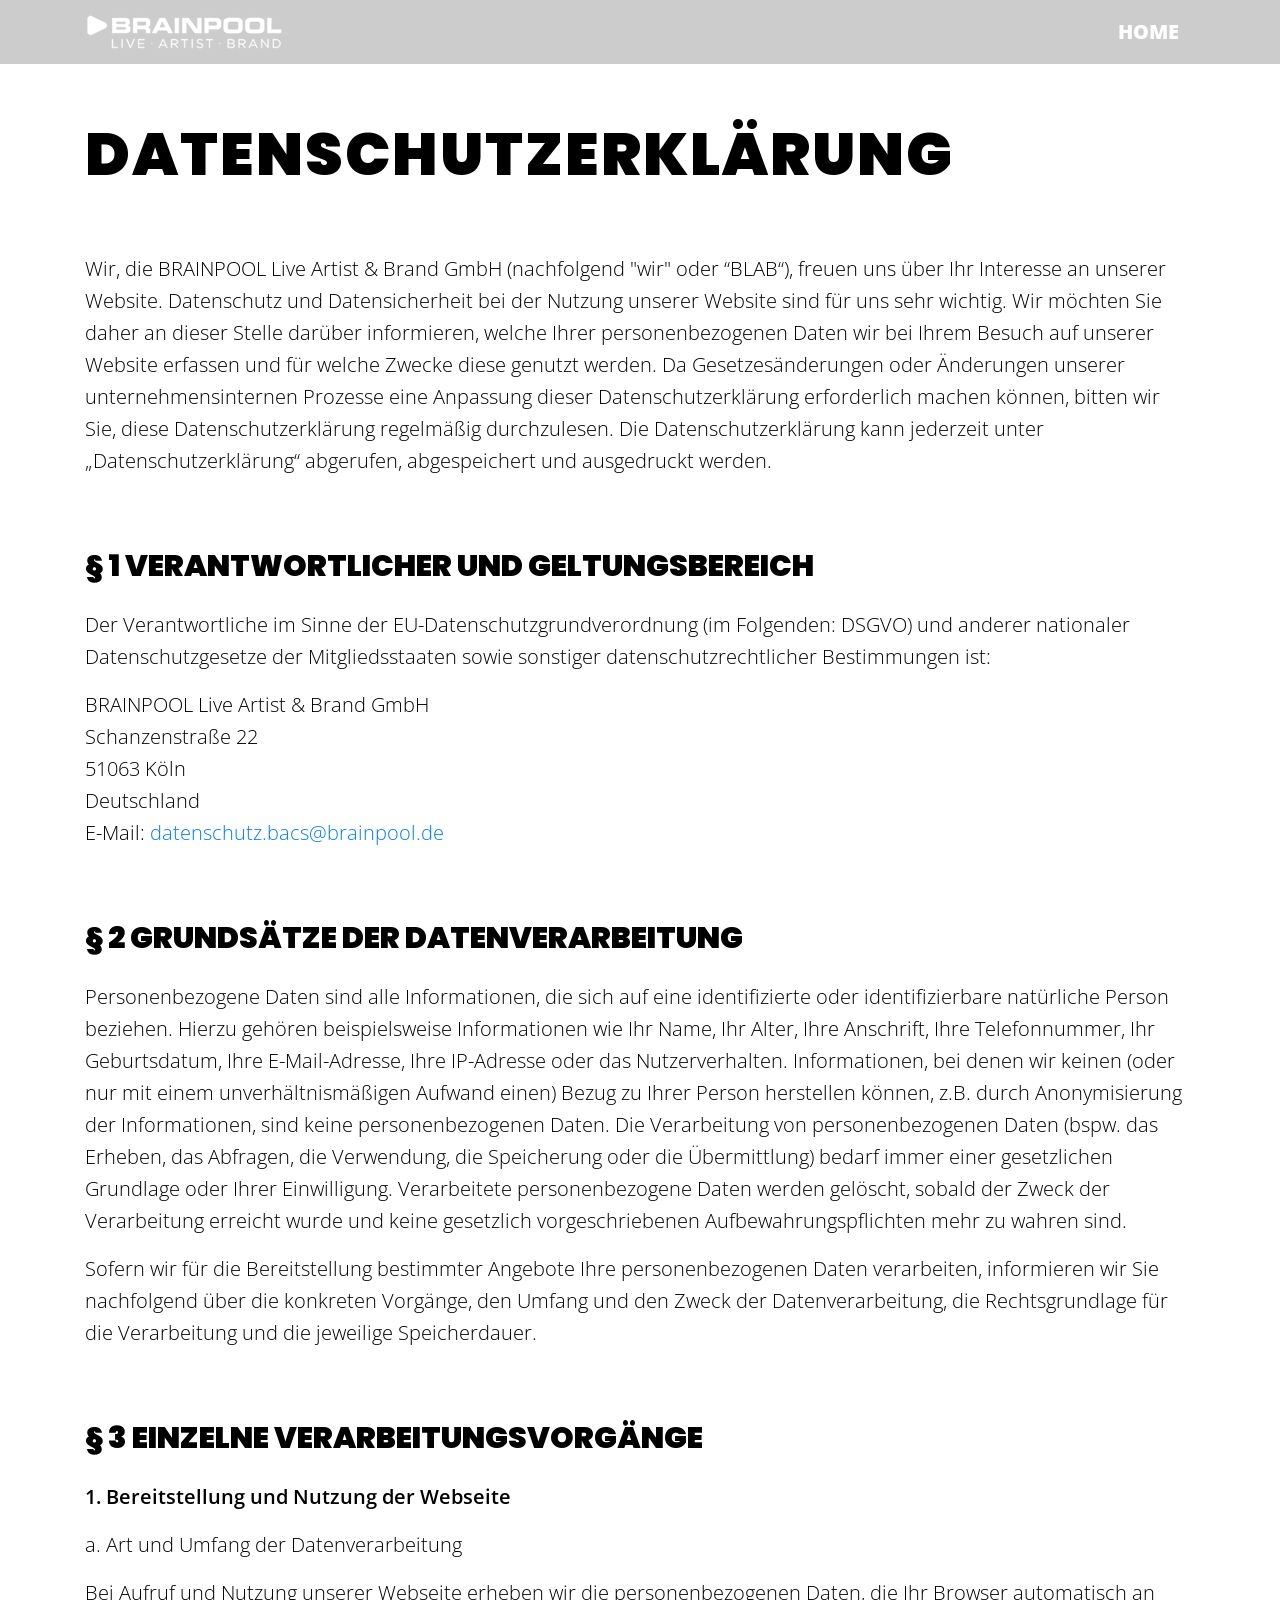
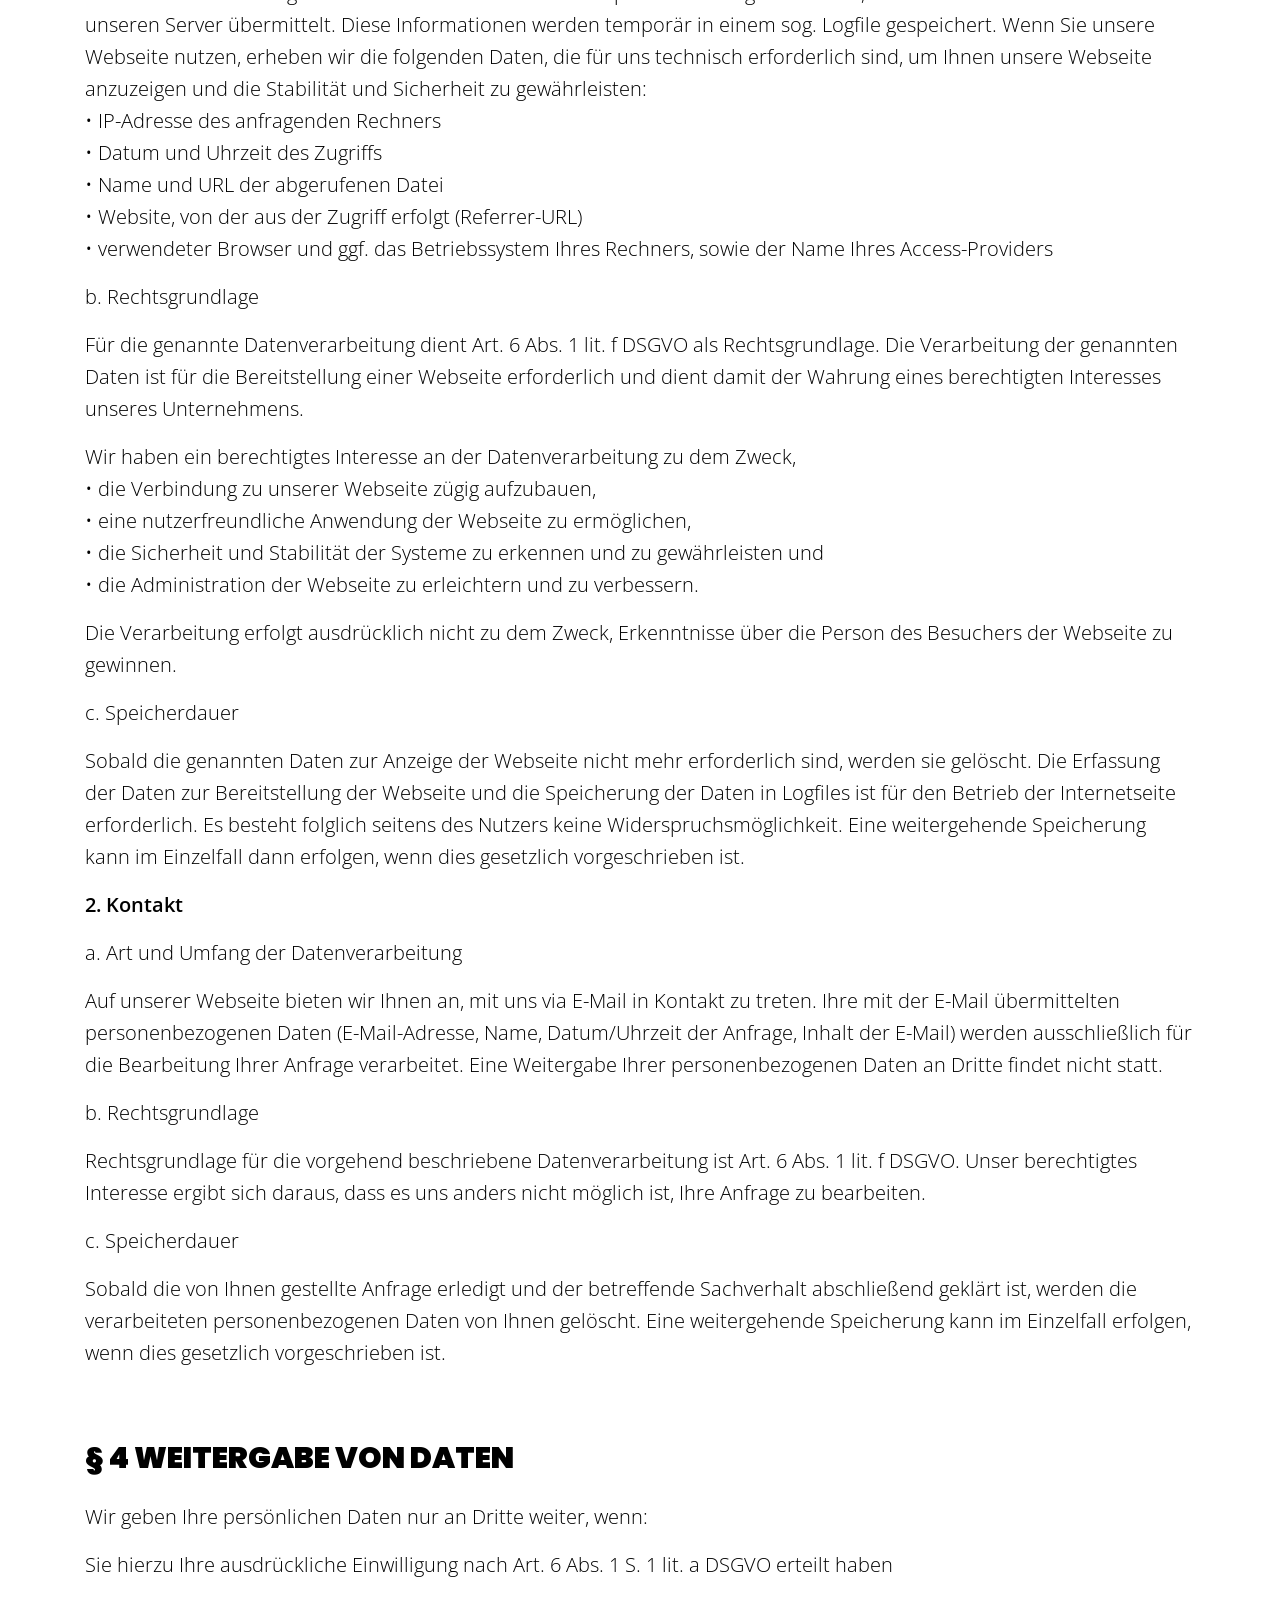
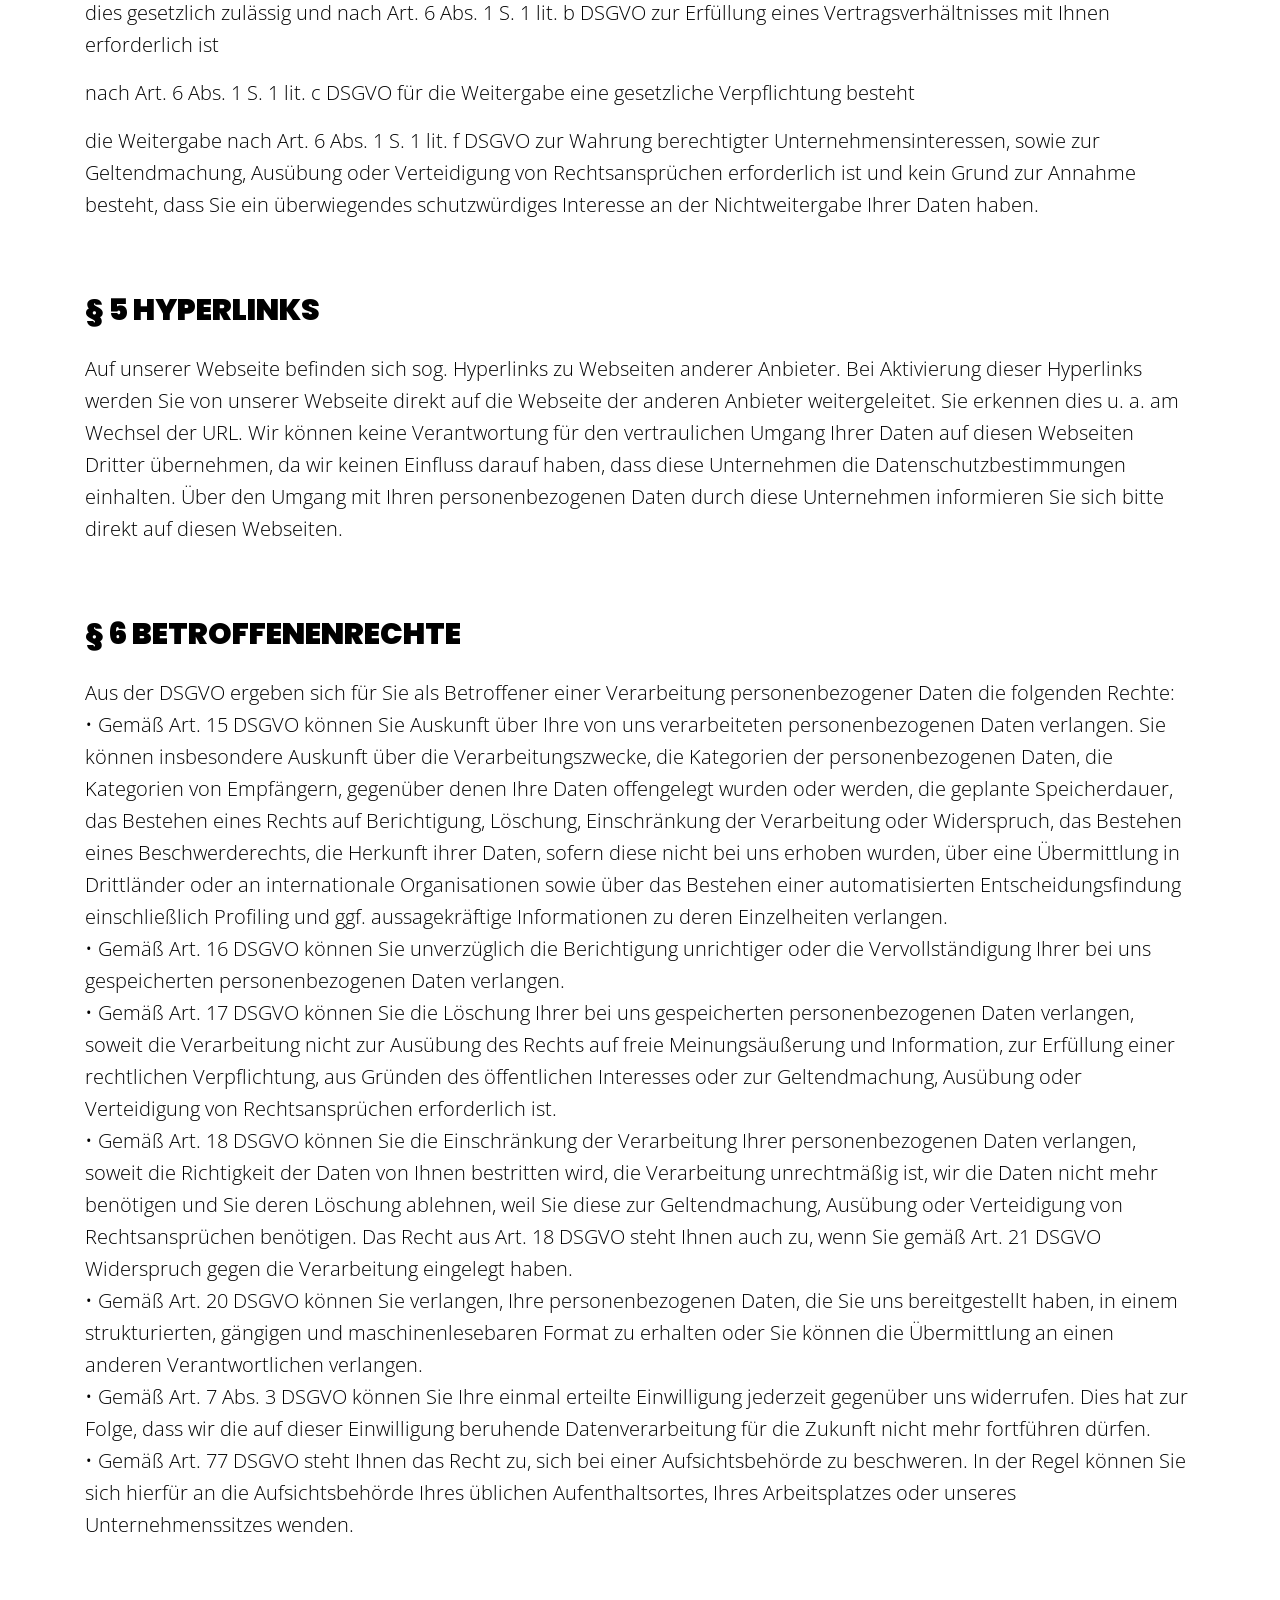
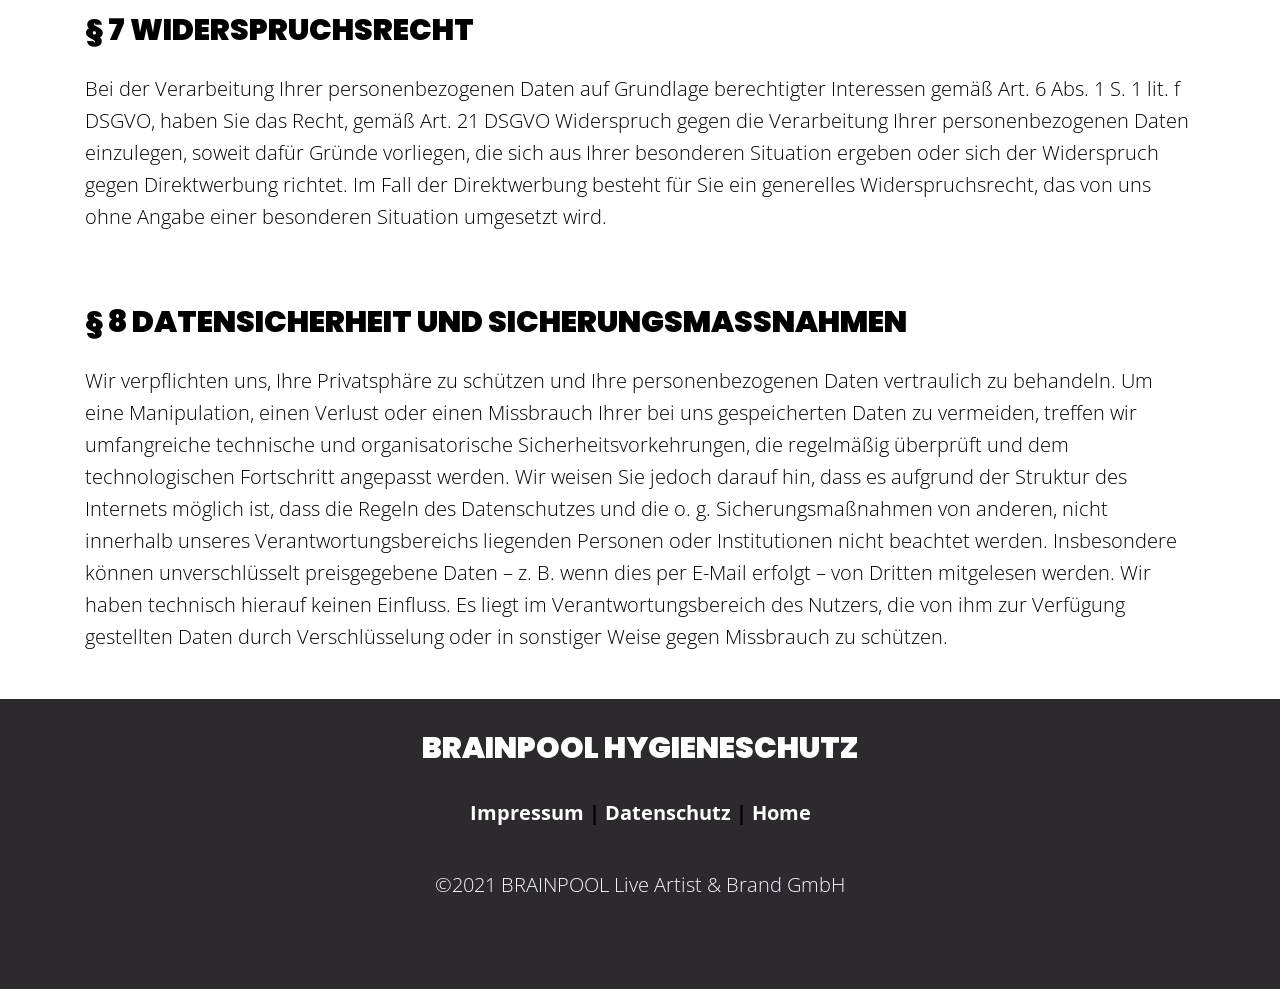
==== commit 4c66c704: "kontakt" ====
--- a/datenschutz.html
+++ b/datenschutz.html
@@ -177,7 +177,7 @@
 		<h2 style="font-size: 30px; padding-bottom: 10px;">§ 6 Betroffenenrechte</h2>
 	
 		<p>Aus der DSGVO ergeben sich für Sie als Betroffener einer Verarbeitung personenbezogener
-			Daten die folgenden Rechte: • Gemäß Art. 15 DSGVO können Sie Auskunft über Ihre von uns
+			Daten die folgenden Rechte: <br>• Gemäß Art. 15 DSGVO können Sie Auskunft über Ihre von uns
 			verarbeiteten personenbezogenen Daten verlangen. Sie können insbesondere Auskunft über die
 			Verarbeitungszwecke, die Kategorien der personenbezogenen Daten, die Kategorien von
 			Empfängern, gegenüber denen Ihre Daten offengelegt wurden oder werden, die geplante
